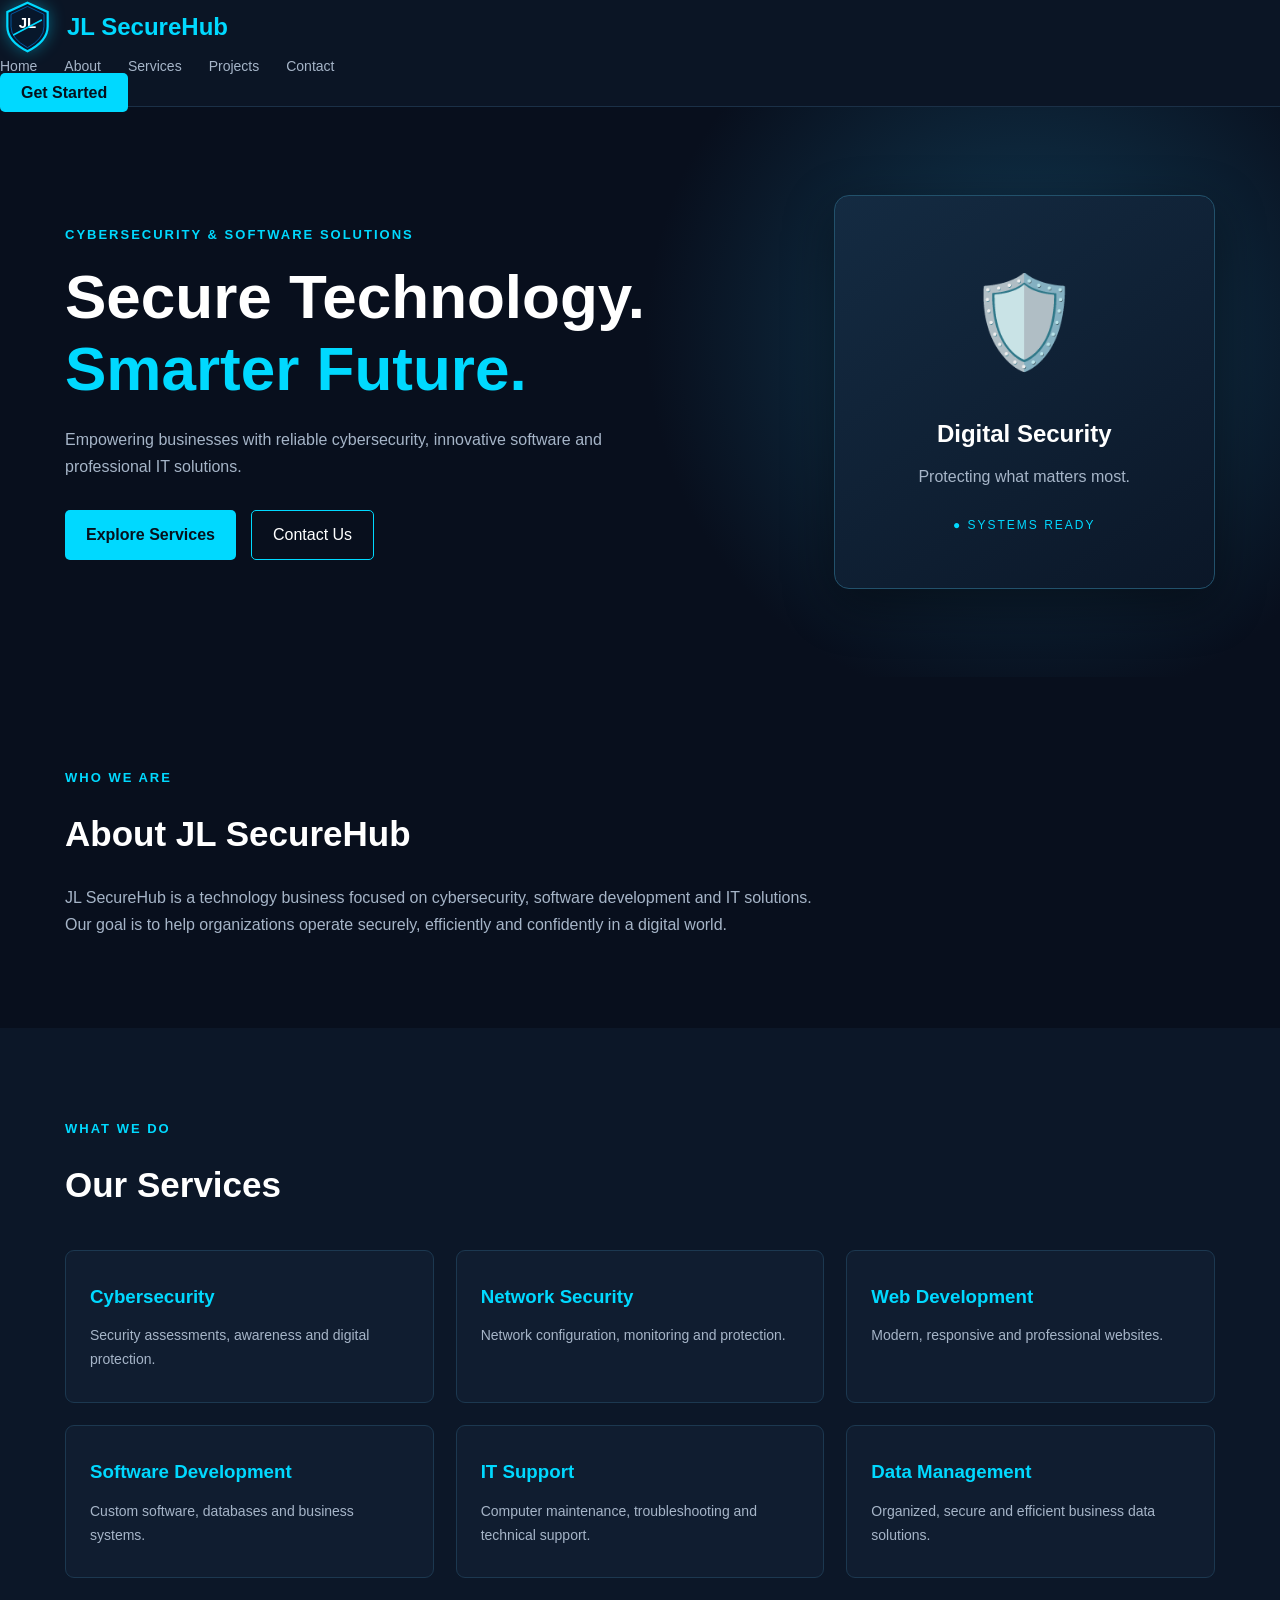
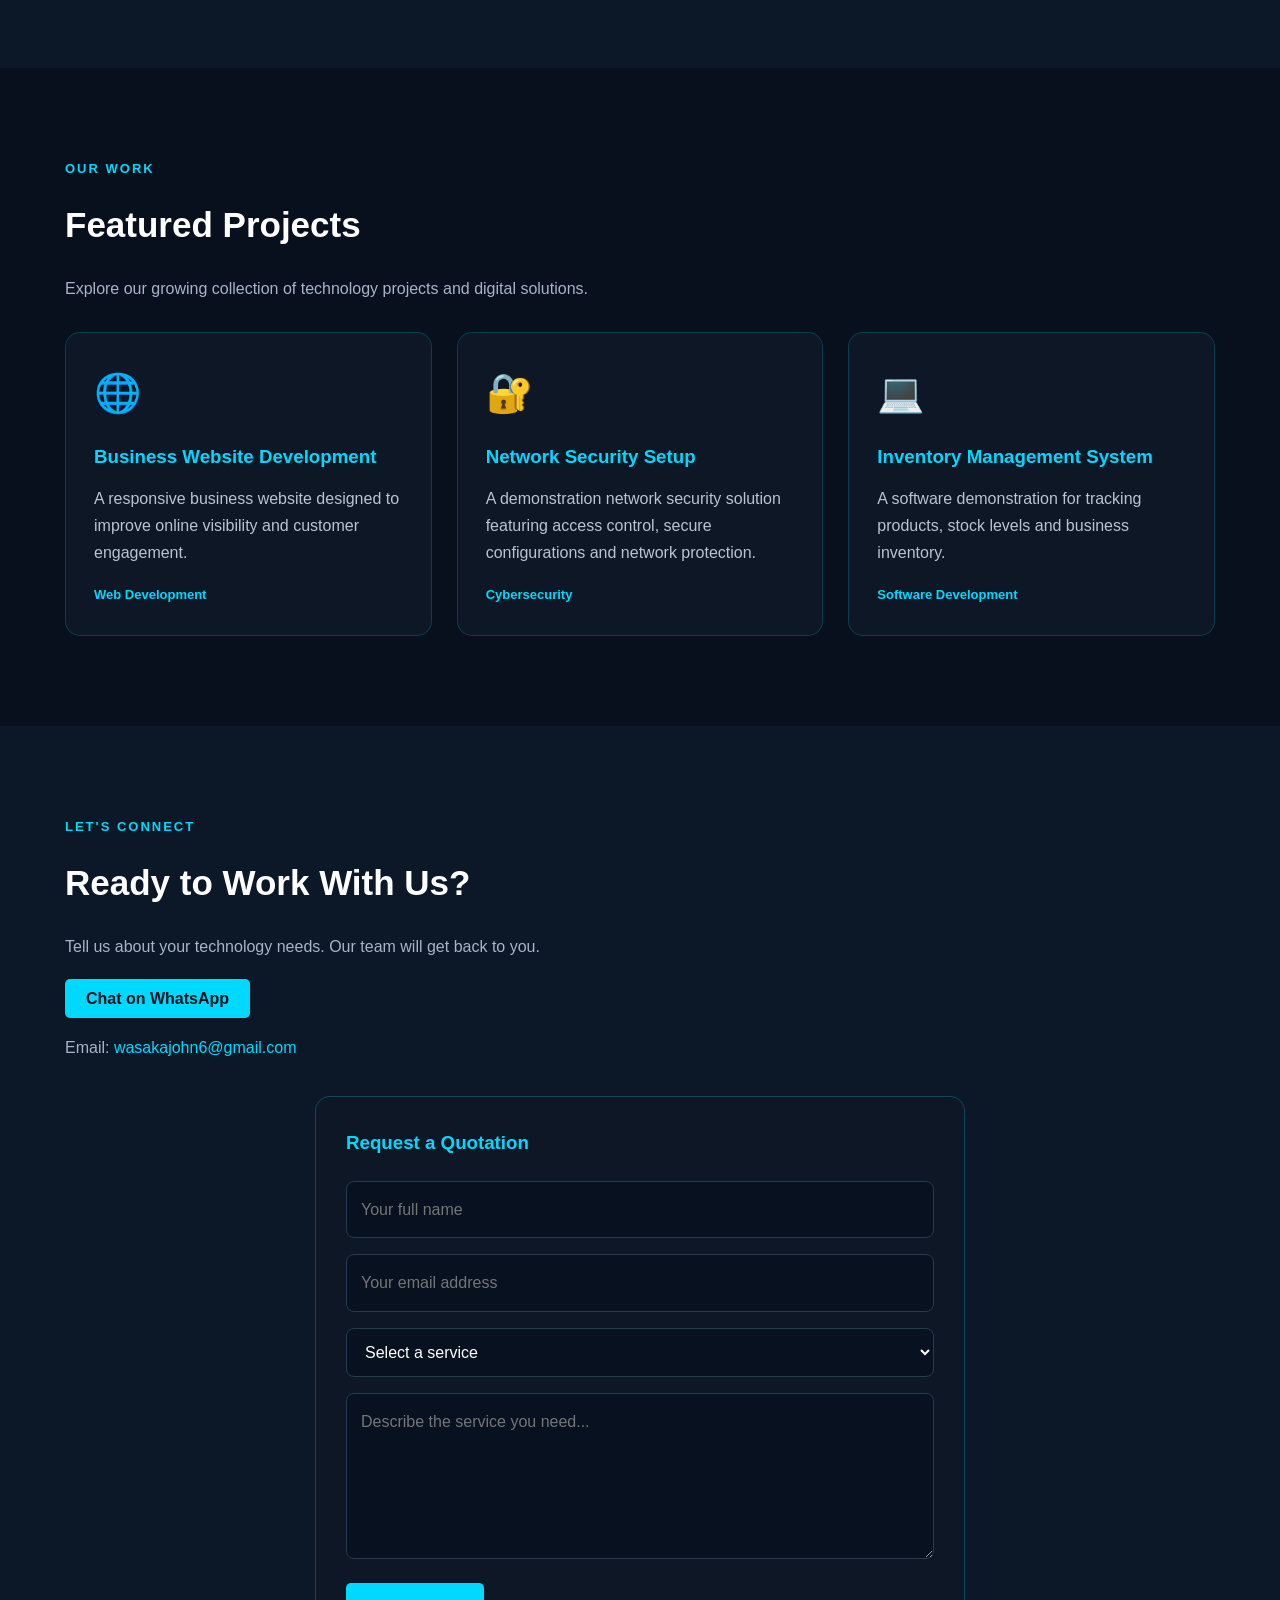
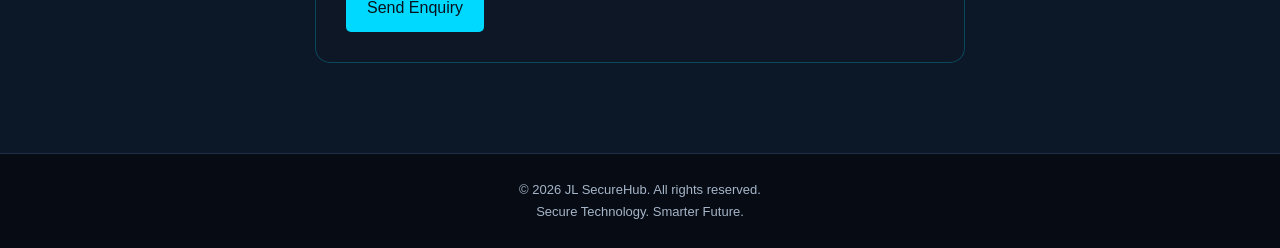
==== index.html @ 0d7e7bdf "Save JL SecureHub portfolio files" ====
<!DOCTYPE html>
<html lang="en">
<head>
    <meta charset="UTF-8">
    <meta name="viewport" content="width=device-width, initial-scale=1.0">
    <meta name="description" content="JL SecureHub - Cybersecurity and Software Solutions in Kenya.">
    <title>JL SecureHub | Cybersecurity & Software Solutions</title>
    <link rel="stylesheet" href="style.css">
</head>
<body>

    <header>
        <div """container navbar">
            <a href="#home" class="logo">
    <img src="logo.svg" alt="JL SecureHub Logo">
    <span>JL SecureHub</span>
</a>

            <nav id="navMenu">
                <a href="#home">Home</a>
                <a href="#about">About</a>
                <a href="#services">Services</a>
                <a href="#projects">Projects</a>
                <a href="#contact">Contact</a>
            </nav>

            <a href="#contact" class="nav-btn">Get Started</a>

            <button class="menu-toggle" id="menuToggle">☰</button>
        </div>
    </header>

    <main>
        <section class="hero" id="home">
            <div class="container hero-content">
                <div class="hero-text">
                    <p class="eyebrow">CYBERSECURITY & SOFTWARE SOLUTIONS</p>

                    <h1>Secure Technology.<br>
                        <span>Smarter Future.</span>
                    </h1>

                    <p>
                        Empowering businesses with reliable cybersecurity,
                        innovative software and professional IT solutions.
                    </p>

                    <div class="hero-buttons">
                        <a href="#services" class="primary-btn">Explore Services</a>
                        <a href="#contact" class="secondary-btn">Contact Us</a>
                    </div>
                </div>

                <div class="hero-visual">
                    <div class="shield">🛡️</div>
                    <h3>Digital Security</h3>
                    <p>Protecting what matters most.</p>
                    <span class="online">● SYSTEMS READY</span>
                </div>
            </div>
        </section>

        <section id="about" class="section">
            <div class="container">
                <p class="eyebrow">WHO WE ARE</p>
                <h2>About JL SecureHub</h2>
                <p class="section-intro">
                    JL SecureHub is a technology business focused on
                    cybersecurity, software development and IT solutions.
                    Our goal is to help organizations operate securely,
                    efficiently and confidently in a digital world.
                </p>
            </div>
        </section>

        <section id="services" class="section dark-section">
            <div class="container">
                <p class="eyebrow">WHAT WE DO</p>
                <h2>Our Services</h2>

                <div class="service-grid">
                    <article class="service-card">
                        <h3>Cybersecurity</h3>
                        <p>Security assessments, awareness and digital protection.</p>
                    </article>

                    <article class="service-card">
                        <h3>Network Security</h3>
                        <p>Network configuration, monitoring and protection.</p>
                    </article>

                    <article class="service-card">
                        <h3>Web Development</h3>
                        <p>Modern, responsive and professional websites.</p>
                    </article>

                    <article class="service-card">
                        <h3>Software Development</h3>
                        <p>Custom software, databases and business systems.</p>
                    </article>

                    <article class="service-card">
                        <h3>IT Support</h3>
                        <p>Computer maintenance, troubleshooting and technical support.</p>
                    </article>

                    <article class="service-card">
                        <h3>Data Management</h3>
                        <p>Organized, secure and efficient business data solutions.</p>
                    </article>
                </div>
            </div>
        </section>

        <section id="projects" class="section">
            <div class="container">
                <p class="eyebrow">OUR WORK</p>
                <h2>Featured Projects</h2>
                <p class="section-intro">
                    Explore our growing collection of technology projects
                    and digital solutions.
                </p>
                <div class="projects-grid">

    <div class="project-card">
        <div class="project-icon">🌐</div>
        <h3>Business Website Development</h3>
        <p>A responsive business website designed to improve online visibility and customer engagement.</p>
        <span>Web Development</span>
    </div>

    <div class="project-card">
        <div class="project-icon">🔐</div>
        <h3>Network Security Setup</h3>
        <p>A demonstration network security solution featuring access control, secure configurations and network protection.</p>
        <span>Cybersecurity</span>
    </div>

    <div class="project-card">
        <div class="project-icon">💻</div>
        <h3>Inventory Management System</h3>
        <p>A software demonstration for tracking products, stock levels and business inventory.</p>
        <span>Software Development</span>
    </div>

</div>
        </section>

        
<section id="contact" class="section dark-section">
    <div class="container">
        <p class="eyebrow">LET'S CONNECT</p>
        <h2>Ready to Work With Us?</h2>
        <p class="section-intro">
            Tell us about your technology needs.
            Our team will get back to you.
        </p>

        <div class="contact-details">
            <a href="https://wa.me/254701464903"
               class="primary-btn" target="_blank" rel="noopener">
                Chat on WhatsApp
            </a>

            <p class="contact-email">
                Email:
                <a href="mailto:wasakajohn6@gmail.com">
                    wasakajohn6@gmail.com
                </a>
            </p>
        </div>

        <form action="https://formspree.io/f/xqpalzry"
              method="POST" class="contact-form">

            <h3>Request a Quotation</h3>

            <input type="text" name="name"
                   placeholder="Your full name" required>

            <input type="email" name="email"
                   placeholder="Your email address" required>

            <select name="service" required>
                <option value="">Select a service</option>
                <option>Cybersecurity</option>
                <option>Network Security</option>
                <option>Web Development</option>
                <option>Software Development</option>
                <option>IT Support</option>
                <option>Data Management</option>
            </select>

            <textarea name="message" rows="5"
                      placeholder="Describe the service you need..."
                      required></textarea>

            <button type="submit" class="primary-btn">
                Send Enquiry
            </button>
        </form>
    </div>
</section>

    </main>

    <footer>
        <div class="container">
            <p>© <span id="year"></span> JL SecureHub. All rights reserved.</p>
            <p>Secure Technology. Smarter Future.</p>
        </div>
    </footer>

    <script src="script.js"></script>
</body>
</html>
---- style.css ----
* {
    margin: 0;
    padding: 0;
    box-sizing: border-box;
    scroll-behavior: smooth;
}

:root {
    --background: #080f1d;
    --surface: #101d30;
    --cyan: #00d9ff;
    --white: #ffffff;
    --muted: #a6b5c8;
}

body {
    font-family: Arial, sans-serif;
    background: var(--background);
    color: var(--white);
    line-height: 1.7;
}

.container {
    width: 90%;
    max-width: 1150px;
    margin: auto;
}

/* HEADER */

header {
    background: #0b1525;
    border-bottom: 1px solid #1b3047;
    position: sticky;
    top: 0;
    z-index: 1000;
}

.navbar {
    min-height: 75px;
    display: flex;
    align-items: center;
    justify-content: space-between;
    gap: 20px;
}

.logo {
    color: var(--cyan);
    font-size: 27px;
    font-weight: bold;
    text-decoration: none;
    white-space: nowrap;
}

.logo span {
    color: white;
}

nav {
    display: flex;
    gap: 27px;
}

nav a {
    color: var(--muted);
    text-decoration: none;
    font-size: 14px;
    transition: 0.3s;
}

nav a:hover {
    color: var(--cyan);
}

.nav-btn, .primary-btn {
    background: var(--cyan);
    color: #06111d;
    padding: 11px 21px;
    border-radius: 5px;
    text-decoration: none;
    font-weight: bold;
}

.menu-toggle {
    display: none;
    background: none;
    color: white;
    border: none;
    font-size: 27px;
    cursor: pointer;
}

/* HERO */

.hero {
    min-height: 570px;
    display: flex;
    align-items: center;
    background:
        radial-gradient(circle at 80% 40%, #123b55 0%, transparent 35%),
        var(--background);
}

.hero-content {
    display: grid;
    grid-template-columns: 1.3fr 0.7fr;
    align-items: center;
    gap: 60px;
    padding-top: 65px;
    padding-bottom: 65px;
}

.eyebrow {
    color: var(--cyan);
    font-size: 13px;
    font-weight: bold;
    letter-spacing: 2px;
    margin-bottom: 15px;
}

.hero h1 {
    font-size: clamp(38px, 5vw, 62px);
    line-height: 1.15;
    margin-bottom: 22px;
}

.hero h1 span {
    color: var(--cyan);
}

.hero-text > p:not(.eyebrow) {
    color: var(--muted);
    max-width: 570px;
    margin-bottom: 30px;
}

.hero-buttons {
    display: flex;
    flex-wrap: wrap;
    gap: 15px;
}

.secondary-btn {
    color: white;
    border: 1px solid var(--cyan);
    padding: 10px 21px;
    border-radius: 5px;
    text-decoration: none;
}

.hero-visual {
    background: linear-gradient(145deg, #142b42, #0b1728);
    border: 1px solid #22516b;
    border-radius: 15px;
    padding: 50px 25px;
    text-align: center;
    box-shadow: 0 15px 50px #0006;
}

.shield {
    font-size: 90px;
    margin-bottom: 15px;
}

.hero-visual h3 {
    font-size: 24px;
}

.hero-visual p {
    color: var(--muted);
    margin: 8px 0 20px;
}

.online {
    color: var(--cyan);
    font-size: 12px;
    letter-spacing: 2px;
}

/* GENERAL SECTIONS */

.section {
    padding: 90px 0;
}

.section h2 {
    font-size: 35px;
    margin-bottom: 20px;
}

.section-intro {
    max-width: 750px;
    color: var(--muted);
}

.dark-section {
    background: #0c1728;
}

/* SERVICES */

.service-grid {
    display: grid;
    grid-template-columns: repeat(3, 1fr);
    gap: 22px;
    margin-top: 35px;
}

.service-card {
    background: var(--surface);
    border: 1px solid #1c3850;
    padding: 30px 24px;
    border-radius: 9px;
    transition: 0.3s;
}

.service-card:hover {
    transform: translateY(-6px);
    border-color: var(--cyan);
}

.service-card h3 {
    color: var(--cyan);
    margin-bottom: 12px;
}

.service-card p {
    color: var(--muted);
    font-size: 14px;
}

/* PROJECTS */

.project-placeholder {
    margin-top: 35px;
    padding: 35px;
    background: var(--surface);
    border: 1px dashed #27617d;
    border-radius: 9px;
}

.project-placeholder h3 {
    color: var(--cyan);
}

.project-placeholder p {
    color: var(--muted);
}

/* CONTACT */

.contact-email {
    margin-top: 22px;
    color: var(--muted);
}

/* FOOTER */

footer {
    padding: 25px 0;
    background: #060b14;
    border-top: 1px solid #1b3047;
    text-align: center;
    color: var(--muted);
    font-size: 13px;
}

/* MOBILE RESPONSIVENESS */

@media (max-width: 850px) {
    .hero-content {
        grid-template-columns: 1fr;
        gap: 35px;
    }

    .service-grid {
        grid-template-columns: repeat(2, 1fr);
    }

    nav {
        gap: 15px;
    }
}

@media (max-width: 650px) {
    .navbar {
        flex-wrap: wrap;
        padding: 15px 0;
    }

    .nav-btn {
        display: none;
    }

    .menu-toggle {
        display: block;
    }

    nav {
        display: none;
        width: 100%;
        flex-direction: column;
        padding: 15px 0;
    }

    nav.active {
        display: flex;
    }

    .hero {
        min-height: auto;
    }

    .hero-content {
        padding-top: 65px;
        padding-bottom: 65px;
    }

    .service-grid {
        grid-template-columns: 1fr;
    }

    .section {
        padding: 65px 0;
    }

    .section h2 {
        font-size: 29px;
    }
}
.logo {
    display: flex;
    align-items: center;
    gap: 12px;
    text-decoration: none;
}

.logo img {
    width: 55px;
    height: 55px;
    object-fit: contain;
}

.logo span {
    color: #00d9ff;
    font-weight: 700;
    font-size: 24px;
}
.logo img {
    filter: drop-shadow(0 0 8px rgba(0, 217, 255, 0.4));
    transition: transform 0.3s ease;
}

.logo img:hover {
    transform: scale(1.08);
}
.projects-grid {
    display: grid;
    grid-template-columns: repeat(auto-fit, minmax(250px, 1fr));
    gap: 25px;
    margin-top: 30px;
}

.project-card {
    background: #0d1726;
    border: 1px solid rgba(0, 217, 255, 0.2);
    border-radius: 15px;
    padding: 28px;
    transition: 0.3s ease;
}

.project-card:hover {
    transform: translateY(-7px);
    border-color: #00d9ff;
    box-shadow: 0 8px 25px rgba(0, 217, 255, 0.12);
}

.project-icon {
    font-size: 38px;
    margin-bottom: 15px;
}

.project-card h3 {
    color: #00d9ff;
    margin-bottom: 12px;
}

.project-card p {
    color: #b8c4d4;
    line-height: 1.7;
}

.project-card span {
    display: inline-block;
    margin-top: 18px;
    color: #00d9ff;
    font-size: 13px;
    font-weight: bold;
}

.contact-details {
    margin: 25px 0 35px;
}

.contact-email a {
    color: #00d9ff;
    text-decoration: none;
}

.contact-form {
    max-width: 650px;
    margin: 35px auto 0;
    padding: 30px;
    background: #0d1726;
    border: 1px solid rgba(0, 217, 255, 0.25);
    border-radius: 15px;
    text-align: left;
}

.contact-form h3 {
    color: #00d9ff;
    margin-bottom: 22px;
}

.contact-form input,
.contact-form select,
.contact-form textarea {
    width: 100%;
    padding: 14px;
    margin-bottom: 16px;
    background: #07111f;
    border: 1px solid #263b50;
    border-radius: 8px;
    color: #ffffff;
    font: inherit;
    box-sizing: border-box;
}

.contact-form input:focus,
.contact-form select:focus,
.contact-form textarea:focus {
    outline: none;
    border-color: #00d9ff;
}

.contact-form button {
    cursor: pointer;
    border: none;
    font: inherit;
}

.contact-form textarea {
    resize: vertical;
}
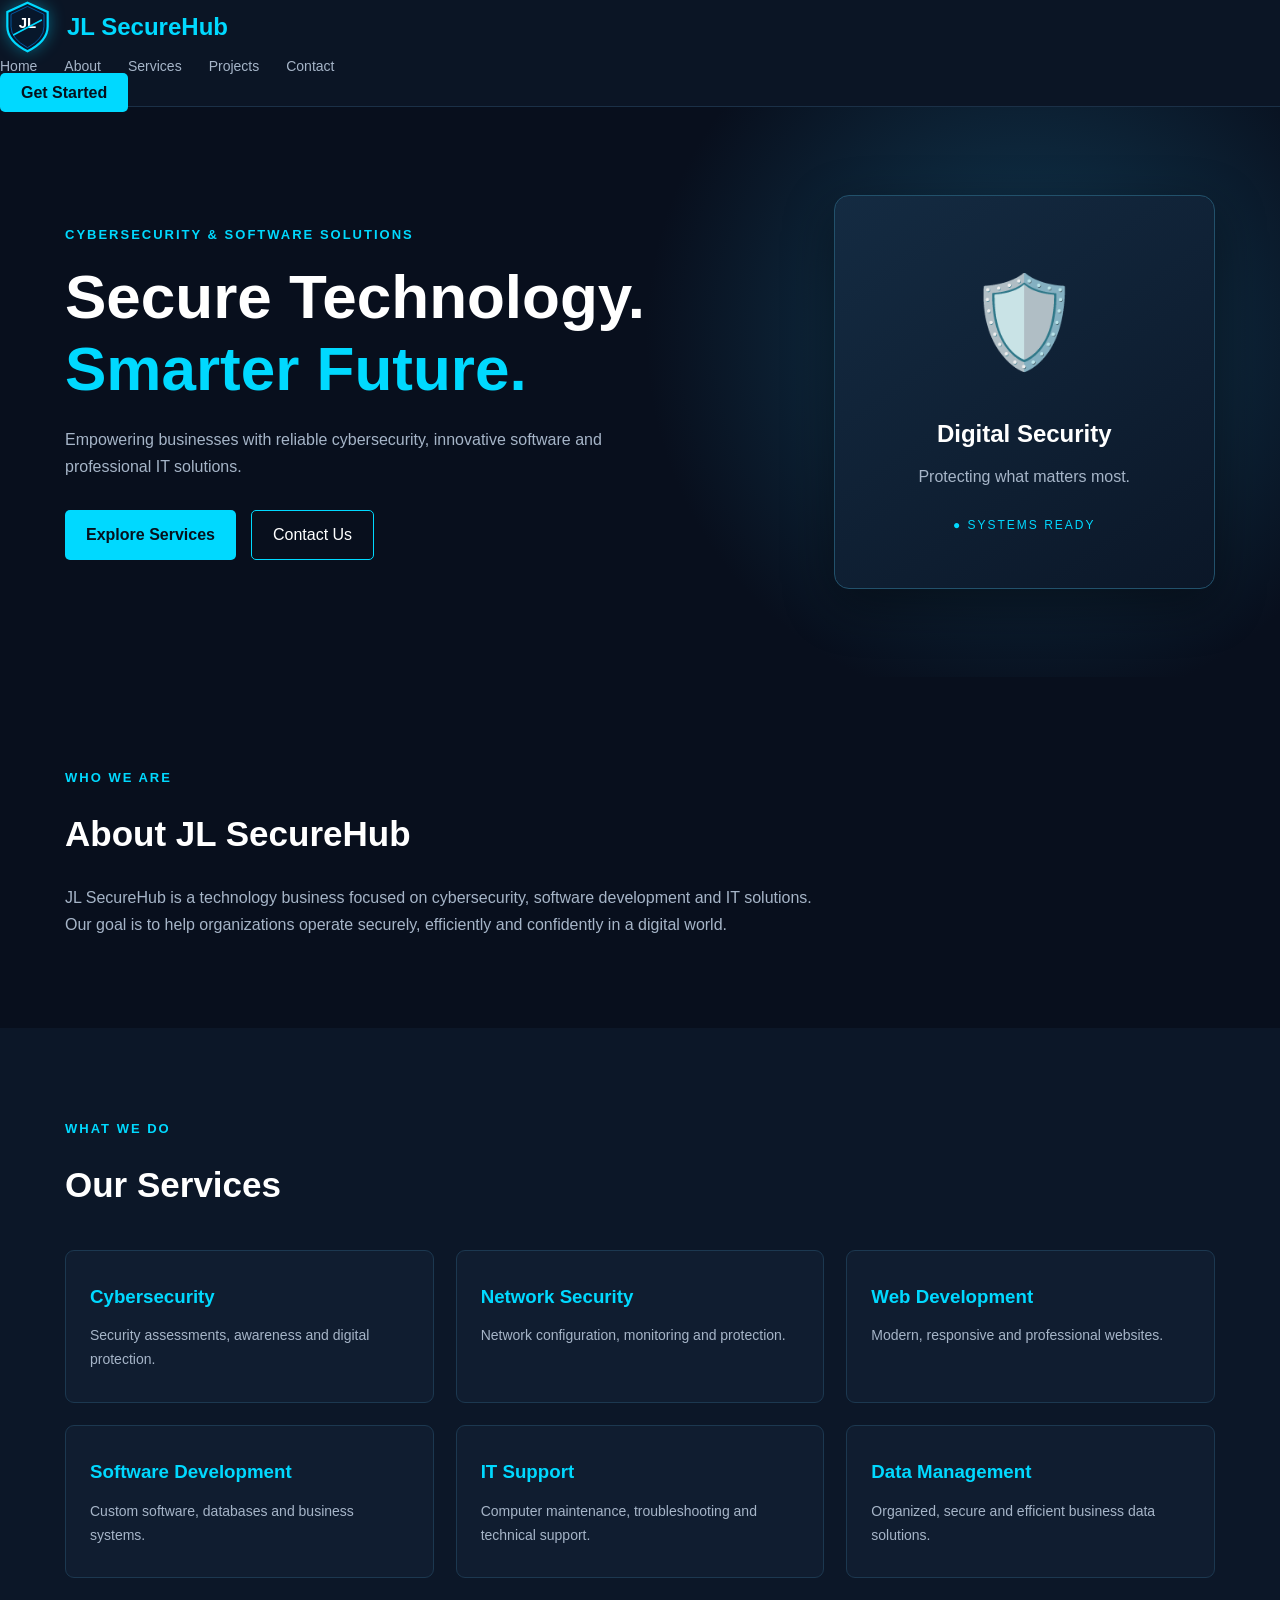
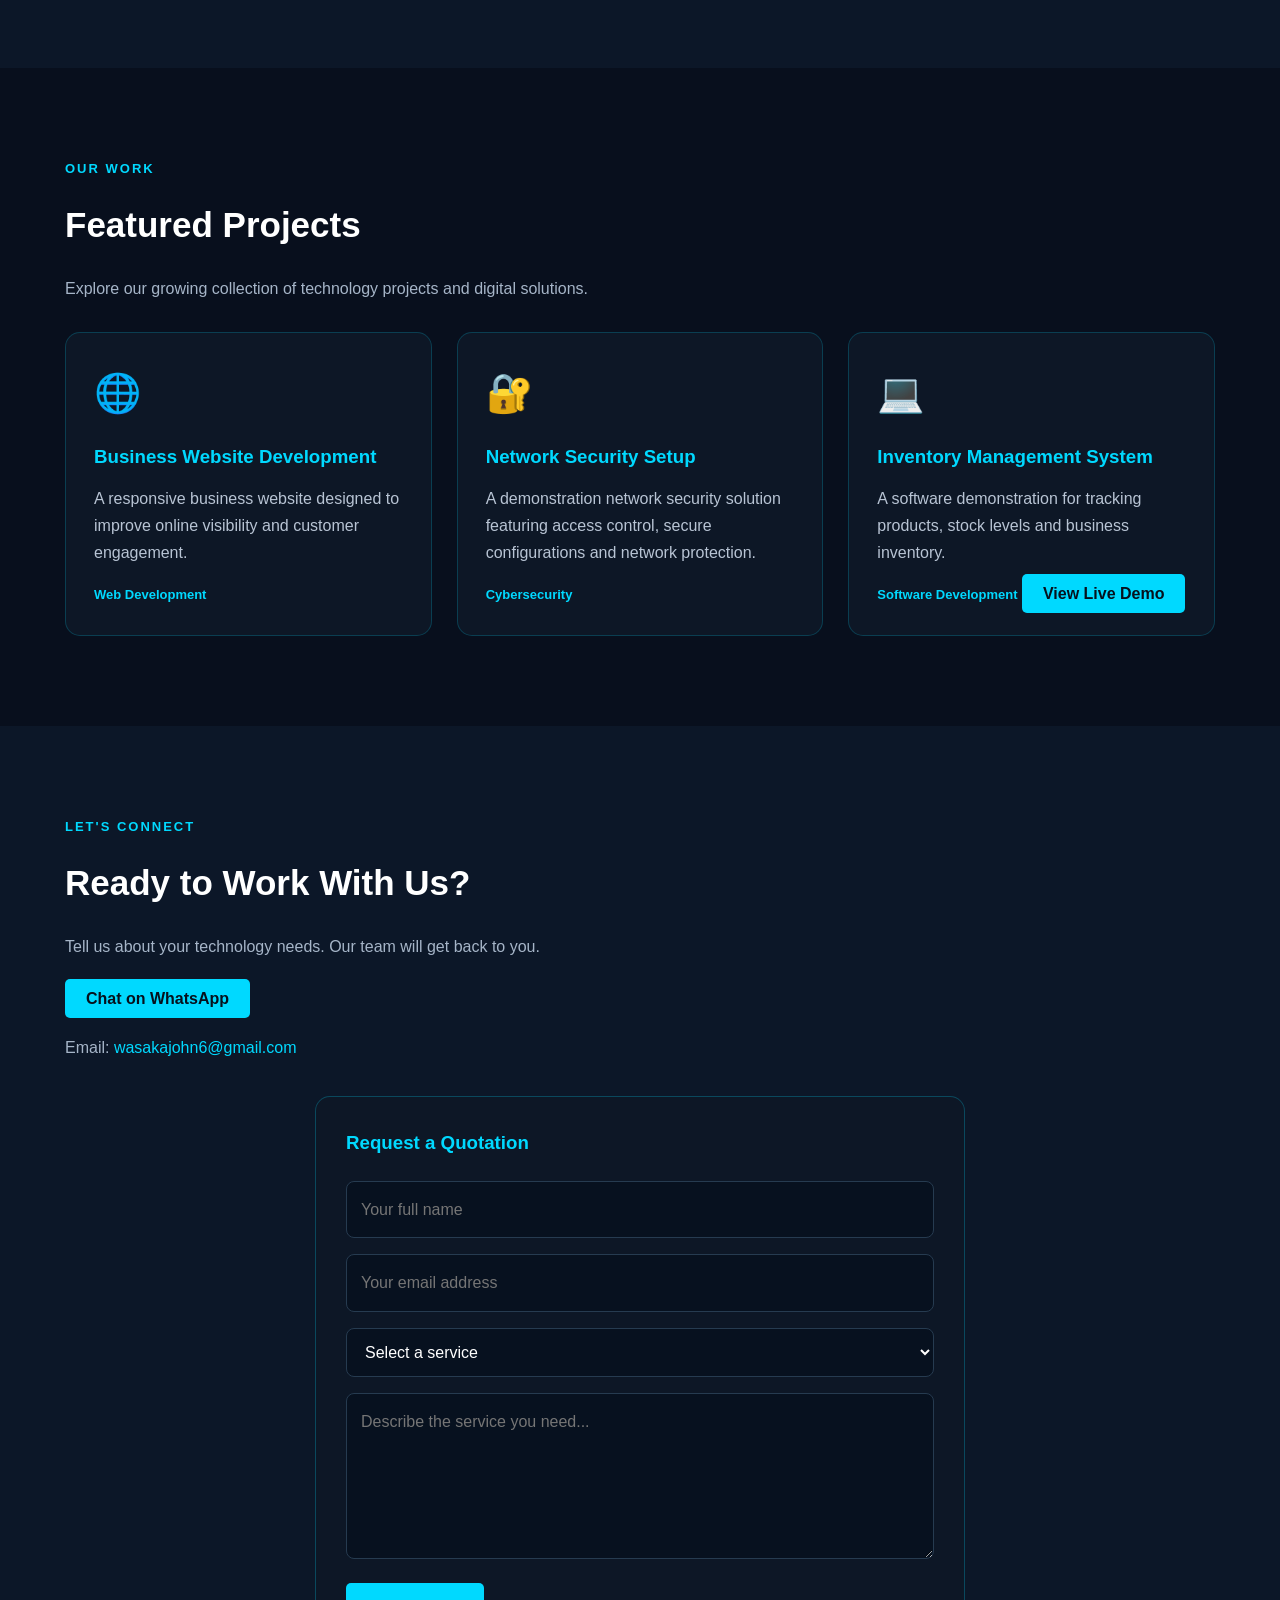
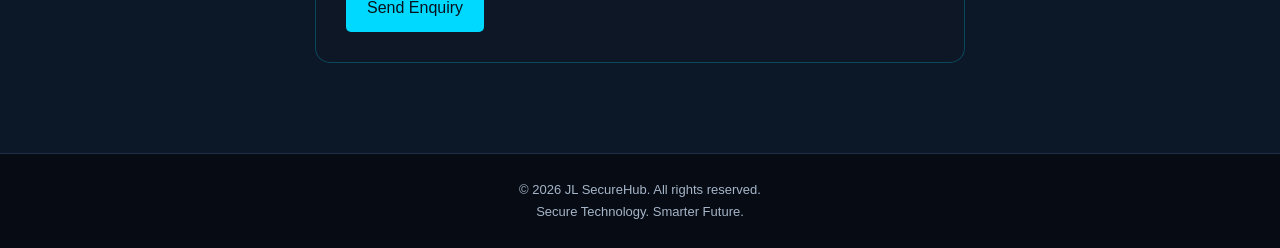
==== commit 20351bcc: "Add inventory system live demo button" ====
--- a/index.html
+++ b/index.html
@@ -141,7 +141,14 @@
         <div class="project-icon">💻</div>
         <h3>Inventory Management System</h3>
         <p>A software demonstration for tracking products, stock levels and business inventory.</p>
-        <span>Software Development</span>
+                <span>Software Development</span>
+
+        <a href="https://wasakajohn6-tech.github.io/JL-SecureHub-Portfolio/inventory-management/"
+           class="primary-btn"
+           target="_blank"
+           rel="noopener">
+            View Live Demo
+        </a>
     </div>
 
 </div>
